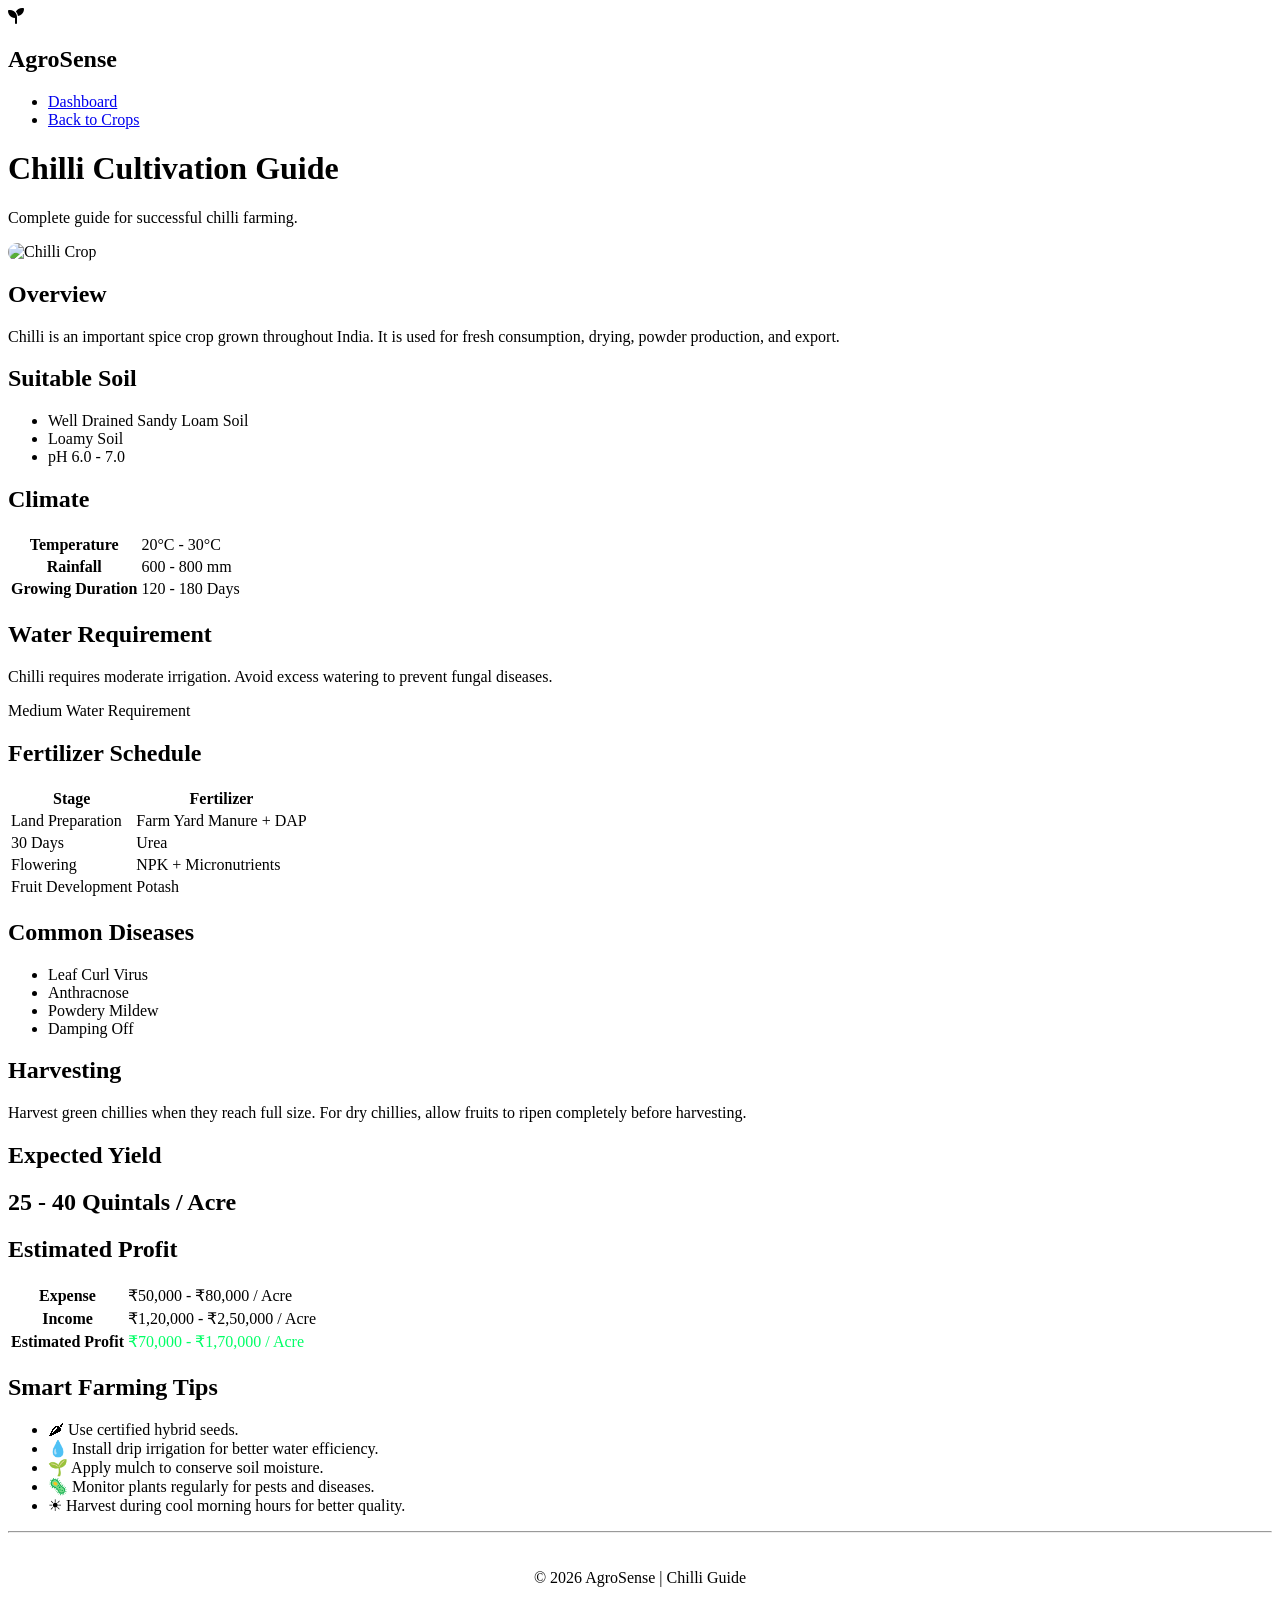
==== chilli.html @ 6138e9fd "Add chilli cultivation guide HTML page This HTML file provides a comprehensive guide on chilli culti" ====
<!DOCTYPE html>
<html lang="en">

<head>

<meta charset="UTF-8">
<meta name="viewport" content="width=device-width, initial-scale=1.0">

<title>AgroSense | Chilli</title>

<link rel="stylesheet" href="css/dashboard.css">

<link rel="preconnect" href="https://fonts.googleapis.com">

<link href="https://fonts.googleapis.com/css2?family=Poppins:wght@300;400;600;700&display=swap" rel="stylesheet">

<link rel="stylesheet"
href="https://cdnjs.cloudflare.com/ajax/libs/font-awesome/6.6.0/css/all.min.css">

</head>

<body>

<div class="sidebar">

<div class="logo">

<i class="fa-solid fa-seedling"></i>

<h2>AgroSense</h2>

</div>

<ul>

<li><a href="dashboard.html">Dashboard</a></li>

<li><a href="crops.html">Back to Crops</a></li>

</ul>

</div>

<div class="main">

<header>

<h1>Chilli Cultivation Guide</h1>

<p>Complete guide for successful chilli farming.</p>

</header>

<section class="panel">

<img src="assets/images/chilli.jpg"
style="width:100%;border-radius:15px;"
alt="Chilli Crop">

</section>

<section class="panel">

<h2>Overview</h2>

<p>

Chilli is an important spice crop grown throughout India.
It is used for fresh consumption, drying, powder production,
and export.

</p>

</section>

<section class="panel">

<h2>Suitable Soil</h2>

<ul>

<li>Well Drained Sandy Loam Soil</li>

<li>Loamy Soil</li>

<li>pH 6.0 - 7.0</li>

</ul>

</section>

<section class="panel">

<h2>Climate</h2>

<table>

<tr>
<th>Temperature</th>
<td>20°C - 30°C</td>
</tr>

<tr>
<th>Rainfall</th>
<td>600 - 800 mm</td>
</tr>

<tr>
<th>Growing Duration</th>
<td>120 - 180 Days</td>
</tr>

</table>

</section>

<section class="panel">

<h2>Water Requirement</h2>

<p>

Chilli requires moderate irrigation.
Avoid excess watering to prevent fungal diseases.

</p>

<div class="progress">

<div class="progress-bar" style="width:65%;">

Medium Water Requirement

</div>

</div>

</section>

<section class="panel">

<h2>Fertilizer Schedule</h2>

<table>

<tr>
<th>Stage</th>
<th>Fertilizer</th>
</tr>

<tr>
<td>Land Preparation</td>
<td>Farm Yard Manure + DAP</td>
</tr>

<tr>
<td>30 Days</td>
<td>Urea</td>
</tr>

<tr>
<td>Flowering</td>
<td>NPK + Micronutrients</td>
</tr>

<tr>
<td>Fruit Development</td>
<td>Potash</td>
</tr>

</table>

</section>

<section class="panel">

<h2>Common Diseases</h2>

<ul>

<li>Leaf Curl Virus</li>

<li>Anthracnose</li>

<li>Powdery Mildew</li>

<li>Damping Off</li>

</ul>

</section>

<section class="panel">

<h2>Harvesting</h2>

<p>

Harvest green chillies when they reach full size.
For dry chillies, allow fruits to ripen completely before harvesting.

</p>

</section>

<section class="panel">

<h2>Expected Yield</h2>

<h1>25 - 40 Quintals / Acre</h1>

</section>

<section class="panel">

<h2>Estimated Profit</h2>

<table>

<tr>
<th>Expense</th>
<td>₹50,000 - ₹80,000 / Acre</td>
</tr>

<tr>
<th>Income</th>
<td>₹1,20,000 - ₹2,50,000 / Acre</td>
</tr>

<tr>
<th>Estimated Profit</th>
<td style="color:#00ff66;">
₹70,000 - ₹1,70,000 / Acre
</td>
</tr>

</table>

</section>

<section class="panel">

<h2>Smart Farming Tips</h2>

<ul>

<li>🌶 Use certified hybrid seeds.</li>

<li>💧 Install drip irrigation for better water efficiency.</li>

<li>🌱 Apply mulch to conserve soil moisture.</li>

<li>🦠 Monitor plants regularly for pests and diseases.</li>

<li>☀ Harvest during cool morning hours for better quality.</li>

</ul>

</section>

<footer>

<hr>

<p style="text-align:center;padding:20px;">

© 2026 AgroSense | Chilli Guide

</p>

</footer>

</div>

<script src="js/script.js"></script>

</body>

</html>
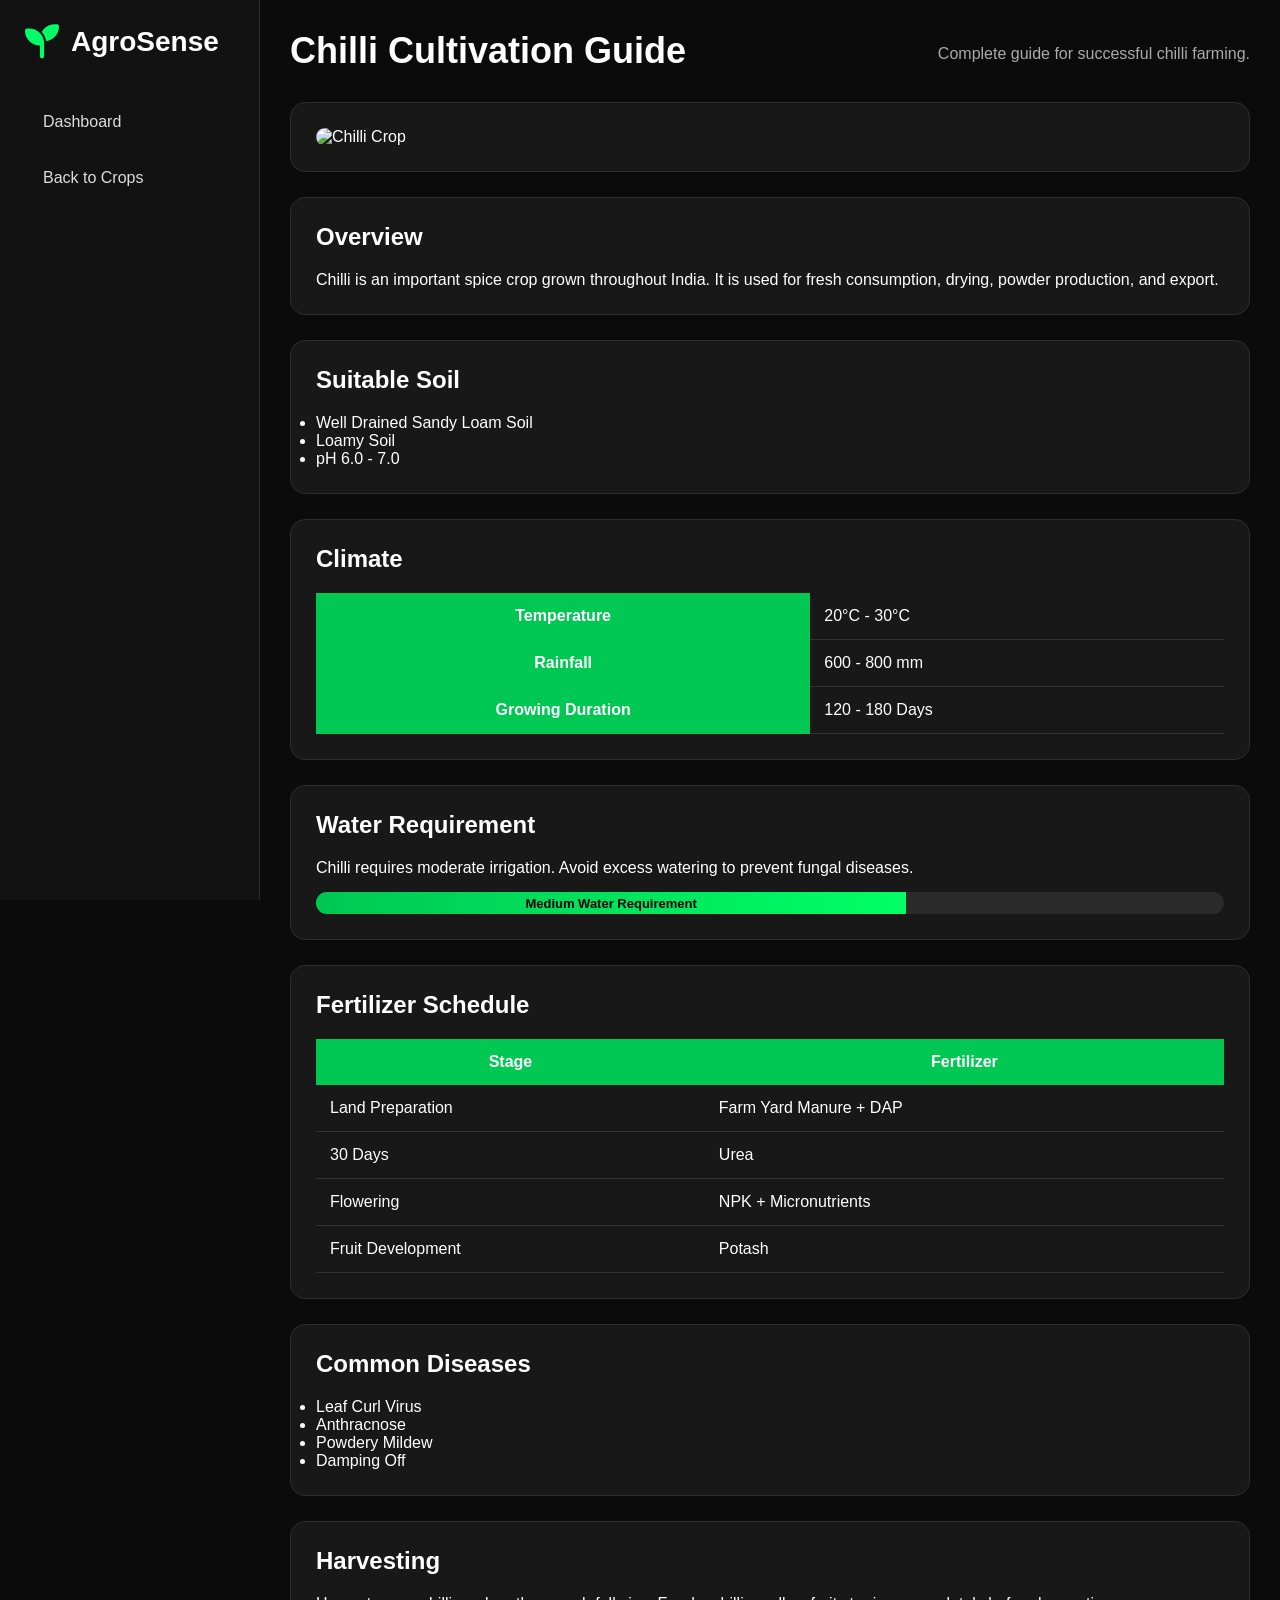
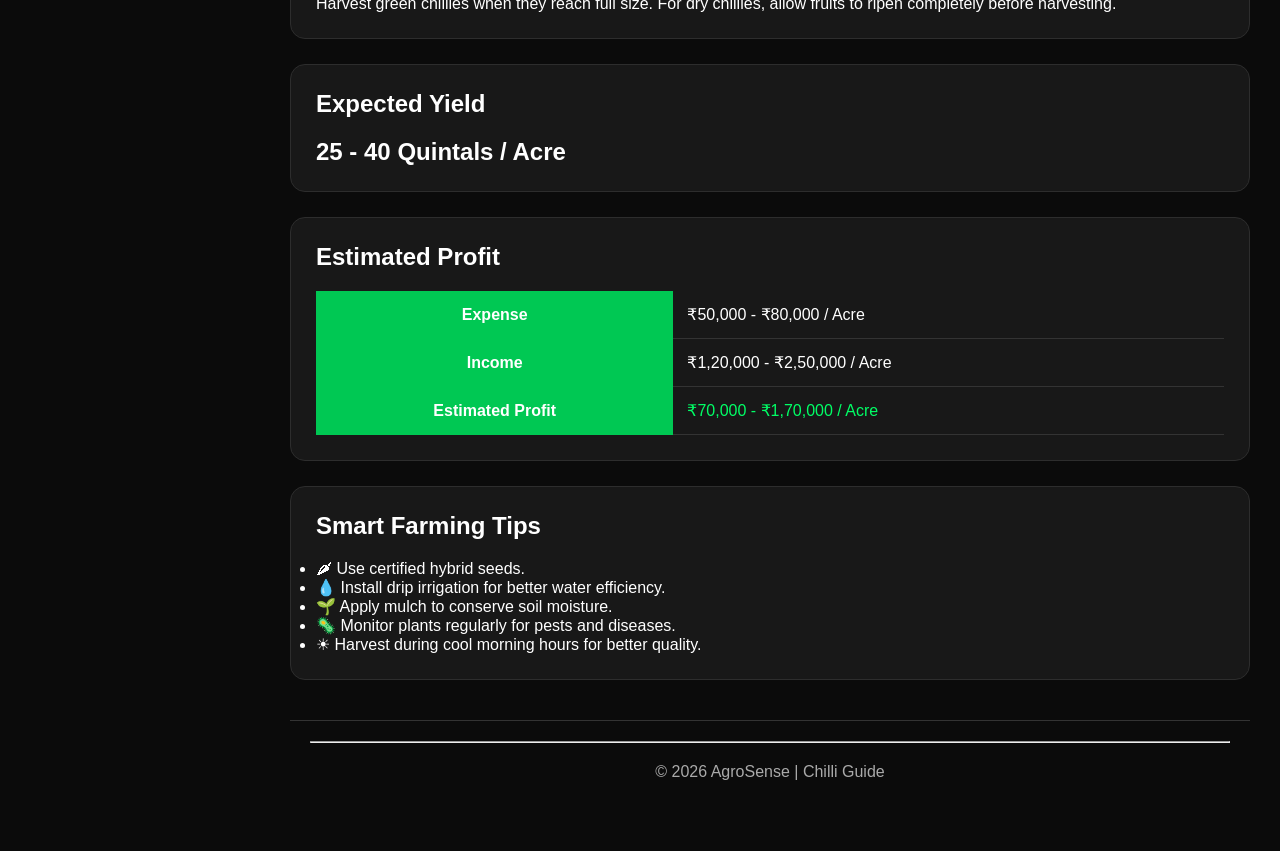
==== commit e41ddc1f: "Update image source from chilli.jpg to chilli.jpeg" ====
--- a/chilli.html
+++ b/chilli.html
@@ -53,7 +53,7 @@
 
 <section class="panel">
 
-<img src="assets/images/chilli.jpg"
+<img src="chilli.jpeg"
 style="width:100%;border-radius:15px;"
 alt="Chilli Crop">
 
--- a/css/dashboard.css
+++ b/css/dashboard.css
@@ -0,0 +1,1047 @@
+/* ===================================
+   AgroSense Dashboard CSS - Part 1
+=================================== */
+
+*{
+margin:0;
+padding:0;
+box-sizing:border-box;
+font-family:'Poppins',sans-serif;
+}
+
+body{
+
+background:#0b0b0b;
+color:#ffffff;
+display:flex;
+min-height:100vh;
+overflow-x:hidden;
+
+}
+
+/* Sidebar */
+
+.sidebar{
+
+width:260px;
+background:#121212;
+position:fixed;
+left:0;
+top:0;
+bottom:0;
+padding:25px;
+border-right:1px solid #2b2b2b;
+overflow-y:auto;
+transition:.3s;
+
+}
+
+.logo{
+
+display:flex;
+align-items:center;
+gap:12px;
+margin-bottom:40px;
+
+}
+
+.logo i{
+
+font-size:34px;
+color:#00ff66;
+
+}
+
+.logo h2{
+
+font-size:28px;
+font-weight:700;
+
+}
+
+/* Navigation */
+
+.sidebar ul{
+
+list-style:none;
+
+}
+
+.sidebar ul li{
+
+margin:10px 0;
+
+}
+
+.sidebar ul li a{
+
+display:flex;
+align-items:center;
+gap:12px;
+padding:14px 18px;
+border-radius:10px;
+text-decoration:none;
+color:#dddddd;
+transition:.3s;
+font-weight:500;
+
+}
+
+.sidebar ul li a:hover,
+.sidebar ul li a.active{
+
+background:#00c853;
+color:#ffffff;
+
+}
+
+.sidebar ul li a i{
+
+width:24px;
+text-align:center;
+
+}
+
+/* Main */
+
+.main{
+
+margin-left:260px;
+width:calc(100% - 260px);
+padding:30px;
+
+}
+
+/* Header */
+
+header{
+
+display:flex;
+justify-content:space-between;
+align-items:center;
+margin-bottom:30px;
+flex-wrap:wrap;
+gap:20px;
+
+}
+
+header h1{
+
+font-size:36px;
+font-weight:700;
+
+}
+
+header p{
+
+color:#aaaaaa;
+margin-top:5px;
+
+}
+
+header input{
+
+padding:12px 18px;
+background:#1b1b1b;
+border:1px solid #333;
+border-radius:10px;
+color:#fff;
+width:280px;
+outline:none;
+
+}
+
+header input:focus{
+
+border-color:#00ff66;
+
+}
+
+/* Dashboard Cards */
+
+.cards{
+
+display:grid;
+grid-template-columns:repeat(auto-fit,minmax(220px,1fr));
+gap:20px;
+margin-bottom:30px;
+
+}
+
+.card{
+
+background:#181818;
+padding:25px;
+border-radius:15px;
+border:1px solid #2d2d2d;
+text-align:center;
+transition:.3s;
+
+}
+
+.card:hover{
+
+transform:translateY(-5px);
+box-shadow:0 15px 30px rgba(0,255,102,.15);
+
+}
+
+.card i{
+
+font-size:42px;
+color:#00ff66;
+margin-bottom:15px;
+
+}
+
+.card h3{
+
+font-size:18px;
+margin-bottom:10px;
+
+}
+
+.card h2{
+
+font-size:32px;
+margin-bottom:10px;
+
+}
+
+.card p{
+
+color:#bbbbbb;
+
+}
+
+/* Panels */
+
+.panel{
+
+background:#181818;
+border:1px solid #2d2d2d;
+border-radius:15px;
+padding:25px;
+margin-bottom:25px;
+
+}
+
+.panel h2{
+
+margin-bottom:20px;
+font-size:24px;
+
+}
+/* ===================================
+   AgroSense Dashboard CSS - Part 2
+=================================== */
+
+/* Grid Layout */
+
+.dashboard-grid{
+
+display:grid;
+grid-template-columns:repeat(auto-fit,minmax(320px,1fr));
+gap:25px;
+margin-bottom:25px;
+
+}
+
+.crop-grid{
+
+display:grid;
+grid-template-columns:repeat(auto-fit,minmax(280px,1fr));
+gap:25px;
+
+}
+
+.recommend-grid{
+
+display:grid;
+grid-template-columns:repeat(auto-fit,minmax(220px,1fr));
+gap:20px;
+
+}
+
+/* Crop Cards */
+
+.crop-card{
+
+background:#181818;
+border:1px solid #2d2d2d;
+border-radius:18px;
+overflow:hidden;
+transition:.35s;
+
+}
+
+.crop-card:hover{
+
+transform:translateY(-8px);
+box-shadow:0 18px 35px rgba(0,255,102,.18);
+
+}
+
+.crop-card img{
+
+width:100%;
+height:220px;
+object-fit:cover;
+
+}
+
+.crop-card h2{
+
+padding:20px 20px 10px;
+
+}
+
+.crop-card p{
+
+padding:0 20px 20px;
+color:#bdbdbd;
+line-height:1.7;
+
+}
+
+.crop-card a{
+
+display:inline-block;
+margin:0 20px 20px;
+padding:12px 20px;
+background:#00c853;
+color:#fff;
+border-radius:10px;
+font-weight:600;
+transition:.3s;
+
+}
+
+.crop-card a:hover{
+
+background:#00e676;
+
+}
+
+/* Recommendation Cards */
+
+.recommend-card{
+
+background:#202020;
+padding:25px;
+border-radius:15px;
+text-align:center;
+border:1px solid #333;
+transition:.3s;
+
+}
+
+.recommend-card:hover{
+
+transform:translateY(-5px);
+
+}
+
+.recommend-card i{
+
+font-size:40px;
+color:#00ff66;
+margin-bottom:15px;
+
+}
+
+/* Forecast Cards */
+
+.forecast-grid{
+
+display:grid;
+grid-template-columns:repeat(auto-fit,minmax(140px,1fr));
+gap:18px;
+
+}
+
+.forecast-card{
+
+background:#1a1a1a;
+padding:20px;
+text-align:center;
+border-radius:15px;
+border:1px solid #2c2c2c;
+
+}
+
+.forecast-card i{
+
+font-size:34px;
+color:#00ff66;
+margin:15px 0;
+
+}
+
+/* Forms */
+
+form{
+
+display:flex;
+flex-direction:column;
+gap:15px;
+
+}
+
+label{
+
+font-weight:600;
+
+}
+
+input,
+select,
+textarea{
+
+width:100%;
+padding:14px;
+background:#111;
+border:1px solid #333;
+border-radius:10px;
+color:white;
+font-size:15px;
+outline:none;
+transition:.3s;
+
+}
+
+input:focus,
+select:focus,
+textarea:focus{
+
+border-color:#00ff66;
+box-shadow:0 0 12px rgba(0,255,102,.2);
+
+}
+
+/* Buttons */
+
+button,
+.login-btn{
+
+padding:14px;
+border:none;
+border-radius:10px;
+background:#00c853;
+color:white;
+font-size:16px;
+font-weight:600;
+cursor:pointer;
+transition:.3s;
+
+}
+
+button:hover,
+.login-btn:hover{
+
+background:#00e676;
+transform:translateY(-2px);
+
+}
+
+/* Tables */
+
+table{
+
+width:100%;
+border-collapse:collapse;
+margin-top:15px;
+
+}
+
+table th{
+
+background:#00c853;
+padding:14px;
+color:white;
+
+}
+
+table td{
+
+padding:14px;
+border-bottom:1px solid #333;
+
+}
+
+table tr:hover{
+
+background:#202020;
+
+}
+
+/* Progress Bar */
+
+.progress{
+
+width:100%;
+background:#2b2b2b;
+height:22px;
+border-radius:20px;
+overflow:hidden;
+margin-top:15px;
+
+}
+
+.progress-bar{
+
+height:100%;
+background:linear-gradient(90deg,#00c853,#00ff66);
+display:flex;
+align-items:center;
+justify-content:center;
+font-size:13px;
+font-weight:600;
+color:#000;
+
+}
+/* ===================================
+   AgroSense Dashboard CSS - Part 3
+=================================== */
+
+/* Weather Details */
+
+.weather-details{
+
+display:grid;
+grid-template-columns:repeat(auto-fit,minmax(220px,1fr));
+gap:15px;
+margin-top:20px;
+
+}
+
+.weather-details p{
+
+background:#202020;
+padding:15px;
+border-radius:10px;
+border-left:4px solid #00ff66;
+
+}
+
+/* Upload Box */
+
+.upload-box{
+
+border:2px dashed #00ff66;
+border-radius:15px;
+padding:50px 20px;
+text-align:center;
+background:#161616;
+transition:.3s;
+
+}
+
+.upload-box:hover{
+
+background:#1d1d1d;
+border-color:#00e676;
+
+}
+
+.upload-box i{
+
+color:#00ff66;
+margin-bottom:20px;
+
+}
+
+.upload-box h3{
+
+margin-bottom:10px;
+
+}
+
+.upload-box input{
+
+margin-top:20px;
+border:none;
+background:none;
+
+}
+
+/* Preview Image */
+
+#preview{
+
+max-width:300px;
+width:100%;
+border-radius:15px;
+border:2px solid #333;
+margin:20px auto;
+display:block;
+
+}
+
+/* Alert Box */
+
+.alert-box{
+
+background:#222;
+padding:20px;
+border-left:5px solid #00ff66;
+border-radius:10px;
+
+}
+
+.alert-box p{
+
+margin:10px 0;
+line-height:1.7;
+
+}
+
+/* Map */
+
+.map-placeholder{
+
+height:350px;
+display:flex;
+flex-direction:column;
+justify-content:center;
+align-items:center;
+border-radius:15px;
+background:#161616;
+border:2px dashed #444;
+
+}
+
+.map-placeholder i{
+
+color:#00ff66;
+margin-bottom:20px;
+
+}
+
+/* Chart */
+
+canvas{
+
+max-width:100%;
+margin-top:20px;
+
+}
+
+/* FAQ */
+
+.panel h3{
+
+margin-top:20px;
+margin-bottom:10px;
+color:#00ff66;
+
+}
+
+/* Footer */
+
+footer{
+
+margin-top:40px;
+padding:20px;
+text-align:center;
+color:#aaa;
+border-top:1px solid #333;
+
+}
+
+/* Icons */
+
+.fa-facebook:hover{
+
+color:#1877f2;
+
+}
+
+.fa-instagram:hover{
+
+color:#ff2d55;
+
+}
+
+.fa-twitter:hover{
+
+color:#1da1f2;
+
+}
+
+.fa-linkedin:hover{
+
+color:#0a66c2;
+
+}
+
+.fa-youtube:hover{
+
+color:#ff0000;
+
+}
+
+/* Scrollbar */
+
+::-webkit-scrollbar{
+
+width:10px;
+
+}
+
+::-webkit-scrollbar-track{
+
+background:#111;
+
+}
+
+::-webkit-scrollbar-thumb{
+
+background:#00c853;
+border-radius:20px;
+
+}
+
+::-webkit-scrollbar-thumb:hover{
+
+background:#00ff66;
+
+}
+
+/* Animation */
+
+@keyframes fadeIn{
+
+from{
+
+opacity:0;
+transform:translateY(20px);
+
+}
+
+to{
+
+opacity:1;
+transform:translateY(0);
+
+}
+
+}
+
+.panel,
+.card,
+.crop-card,
+.forecast-card,
+.recommend-card{
+
+animation:fadeIn .6s ease;
+
+}
+/* ===================================
+   AgroSense Dashboard CSS - Part 4
+   Responsive & Utility Classes
+=================================== */
+
+/* Utility Classes */
+
+.text-center{
+text-align:center;
+}
+
+.text-left{
+text-align:left;
+}
+
+.text-right{
+text-align:right;
+}
+
+.mt-1{margin-top:10px;}
+.mt-2{margin-top:20px;}
+.mt-3{margin-top:30px;}
+.mt-4{margin-top:40px;}
+
+.mb-1{margin-bottom:10px;}
+.mb-2{margin-bottom:20px;}
+.mb-3{margin-bottom:30px;}
+.mb-4{margin-bottom:40px;}
+
+.p-1{padding:10px;}
+.p-2{padding:20px;}
+.p-3{padding:30px;}
+
+.hidden{
+display:none;
+}
+
+.success{
+color:#00ff66;
+}
+
+.warning{
+color:#ffc107;
+}
+
+.danger{
+color:#ff5252;
+}
+
+/* Image Effects */
+
+img{
+transition:.4s;
+}
+
+img:hover{
+transform:scale(1.02);
+}
+
+/* Button Glow */
+
+button,
+.login-btn{
+
+box-shadow:0 0 15px rgba(0,255,102,.15);
+
+}
+
+button:hover,
+.login-btn:hover{
+
+box-shadow:0 0 25px rgba(0,255,102,.4);
+
+}
+
+/* Sidebar Animation */
+
+.sidebar{
+
+animation:slideLeft .5s ease;
+
+}
+
+@keyframes slideLeft{
+
+from{
+
+transform:translateX(-100%);
+opacity:0;
+
+}
+
+to{
+
+transform:translateX(0);
+opacity:1;
+
+}
+
+}
+
+/* Main Content Animation */
+
+.main{
+
+animation:fadeMain .6s ease;
+
+}
+
+@keyframes fadeMain{
+
+from{
+
+opacity:0;
+
+}
+
+to{
+
+opacity:1;
+
+}
+
+}
+
+/* Mobile Navigation */
+
+.menu-toggle{
+
+display:none;
+font-size:28px;
+color:#00ff66;
+cursor:pointer;
+
+}
+
+/* Tablet */
+
+@media (max-width:1024px){
+
+.sidebar{
+
+width:220px;
+
+}
+
+.main{
+
+margin-left:220px;
+width:calc(100% - 220px);
+
+}
+
+header h1{
+
+font-size:30px;
+
+}
+
+.cards{
+
+grid-template-columns:repeat(auto-fit,minmax(200px,1fr));
+
+}
+
+}
+
+/* Mobile */
+
+@media (max-width:768px){
+
+body{
+
+display:block;
+
+}
+
+.sidebar{
+
+position:relative;
+width:100%;
+height:auto;
+border-right:none;
+
+}
+
+.logo{
+
+justify-content:center;
+
+}
+
+.sidebar ul{
+
+display:flex;
+flex-wrap:wrap;
+justify-content:center;
+gap:10px;
+
+}
+
+.sidebar ul li{
+
+margin:0;
+
+}
+
+.sidebar ul li a{
+
+padding:10px 14px;
+font-size:14px;
+
+}
+
+.main{
+
+margin-left:0;
+width:100%;
+padding:20px;
+
+}
+
+header{
+
+flex-direction:column;
+align-items:flex-start;
+
+}
+
+header input{
+
+width:100%;
+
+}
+
+.dashboard-grid,
+.cards,
+.crop-grid,
+.forecast-grid,
+.recommend-grid{
+
+grid-template-columns:1fr;
+
+}
+
+.panel{
+
+padding:18px;
+
+}
+
+table{
+
+display:block;
+overflow-x:auto;
+white-space:nowrap;
+
+}
+
+button{
+
+width:100%;
+
+}
+
+iframe{
+
+height:250px;
+
+}
+
+}
+
+/* Small Mobile */
+
+@media (max-width:480px){
+
+header h1{
+
+font-size:26px;
+
+}
+
+.logo h2{
+
+font-size:22px;
+
+}
+
+.card h2{
+
+font-size:26px;
+
+}
+
+.crop-card img{
+
+height:180px;
+
+}
+
+.upload-box{
+
+padding:30px 15px;
+
+}
+
+}
